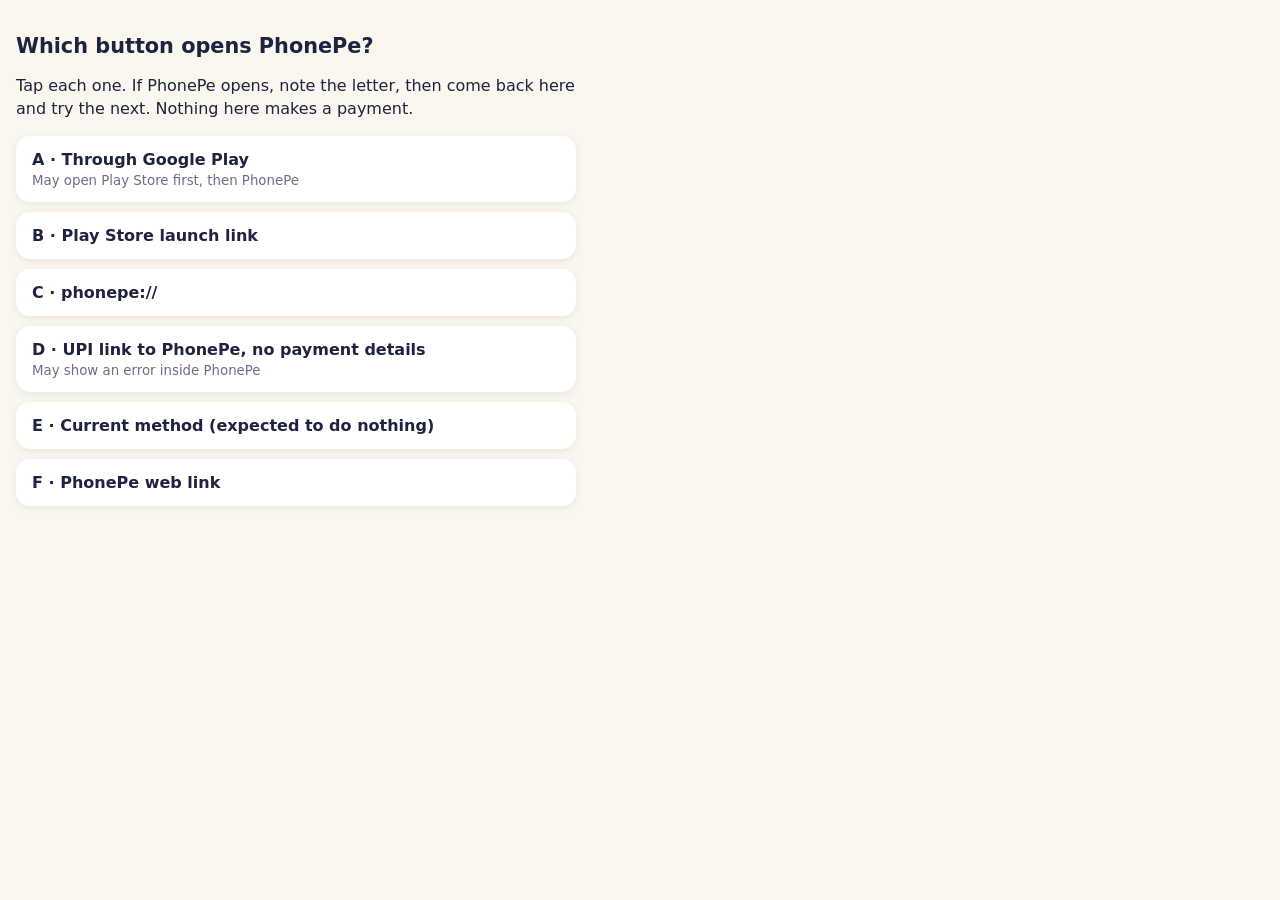
==== launch-test.html @ de34e7ef "Temporary test page: which link opens a UPI app Co-Authored-By: Claude Opus 5.5 <noreply@anthropic.c" ====
<!doctype html>
<html lang="en"><head><meta charset="utf-8"><meta name="viewport" content="width=device-width,initial-scale=1">
<title>Open UPI app test</title>
<style>
body{font-family:system-ui,sans-serif;background:#FBF6EE;color:#1D2340;margin:0;padding:20px 16px;max-width:560px}
h1{font-size:1.3rem}p{line-height:1.45}
a{display:block;margin:10px 0;padding:14px 16px;border-radius:14px;background:#fff;color:#1D2340;text-decoration:none;font-weight:700;box-shadow:0 2px 8px rgba(0,0,0,.08)}
a small{display:block;font-weight:400;color:#6B6F86;margin-top:4px}
</style></head><body>
<h1>Which button opens PhonePe?</h1>
<p>Tap each one. If PhonePe opens, note the letter, then come back here and try the next. Nothing here makes a payment.</p>
<a href="https://play.google.com/store/apps/details?id=com.phonepe.app&launch=true">A · Through Google Play<small>May open Play Store first, then PhonePe</small></a>
<a href="market://launch?id=com.phonepe.app">B · Play Store launch link</a>
<a href="phonepe://">C · phonepe://</a>
<a href="intent://pay#Intent;scheme=upi;package=com.phonepe.app;end">D · UPI link to PhonePe, no payment details<small>May show an error inside PhonePe</small></a>
<a href="intent://#Intent;scheme=phonepe;package=com.phonepe.app;end">E · Current method (expected to do nothing)</a>
<a href="https://phon.pe/">F · PhonePe web link</a>
</body></html>
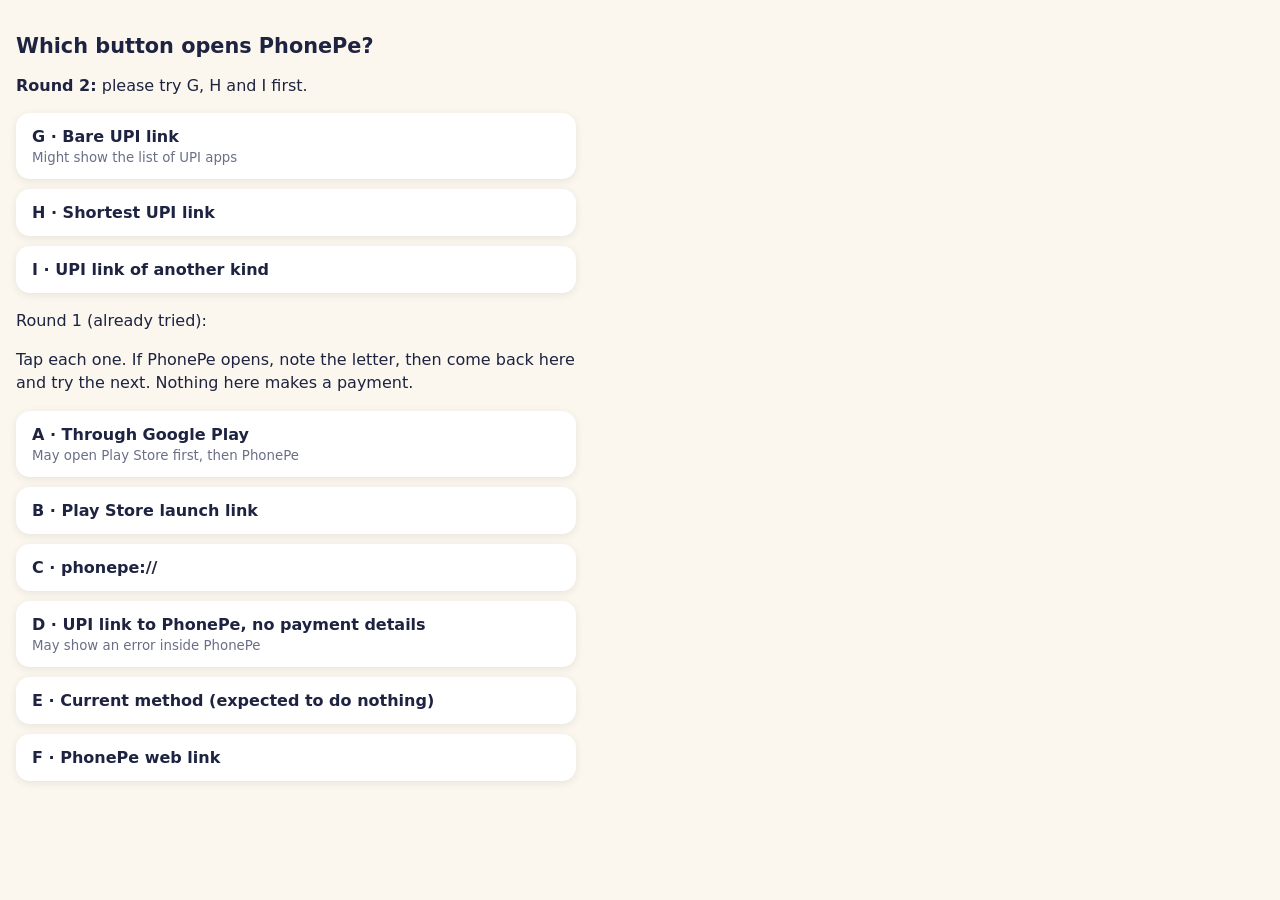
==== commit 8d7e7ef4: "Launch test page: round 2 Co-Authored-By: Claude Opus 5.5 <noreply@anthropic.com> Claude-Session: ht" ====
--- a/launch-test.html
+++ b/launch-test.html
@@ -8,6 +8,11 @@
 a small{display:block;font-weight:400;color:#6B6F86;margin-top:4px}
 </style></head><body>
 <h1>Which button opens PhonePe?</h1>
+<p><b>Round 2:</b> please try G, H and I first.</p>
+<a href="upi://pay">G · Bare UPI link<small>Might show the list of UPI apps</small></a>
+<a href="upi://">H · Shortest UPI link</a>
+<a href="upi://mandate">I · UPI link of another kind</a>
+<p>Round 1 (already tried):</p>
 <p>Tap each one. If PhonePe opens, note the letter, then come back here and try the next. Nothing here makes a payment.</p>
 <a href="https://play.google.com/store/apps/details?id=com.phonepe.app&launch=true">A · Through Google Play<small>May open Play Store first, then PhonePe</small></a>
 <a href="market://launch?id=com.phonepe.app">B · Play Store launch link</a>
